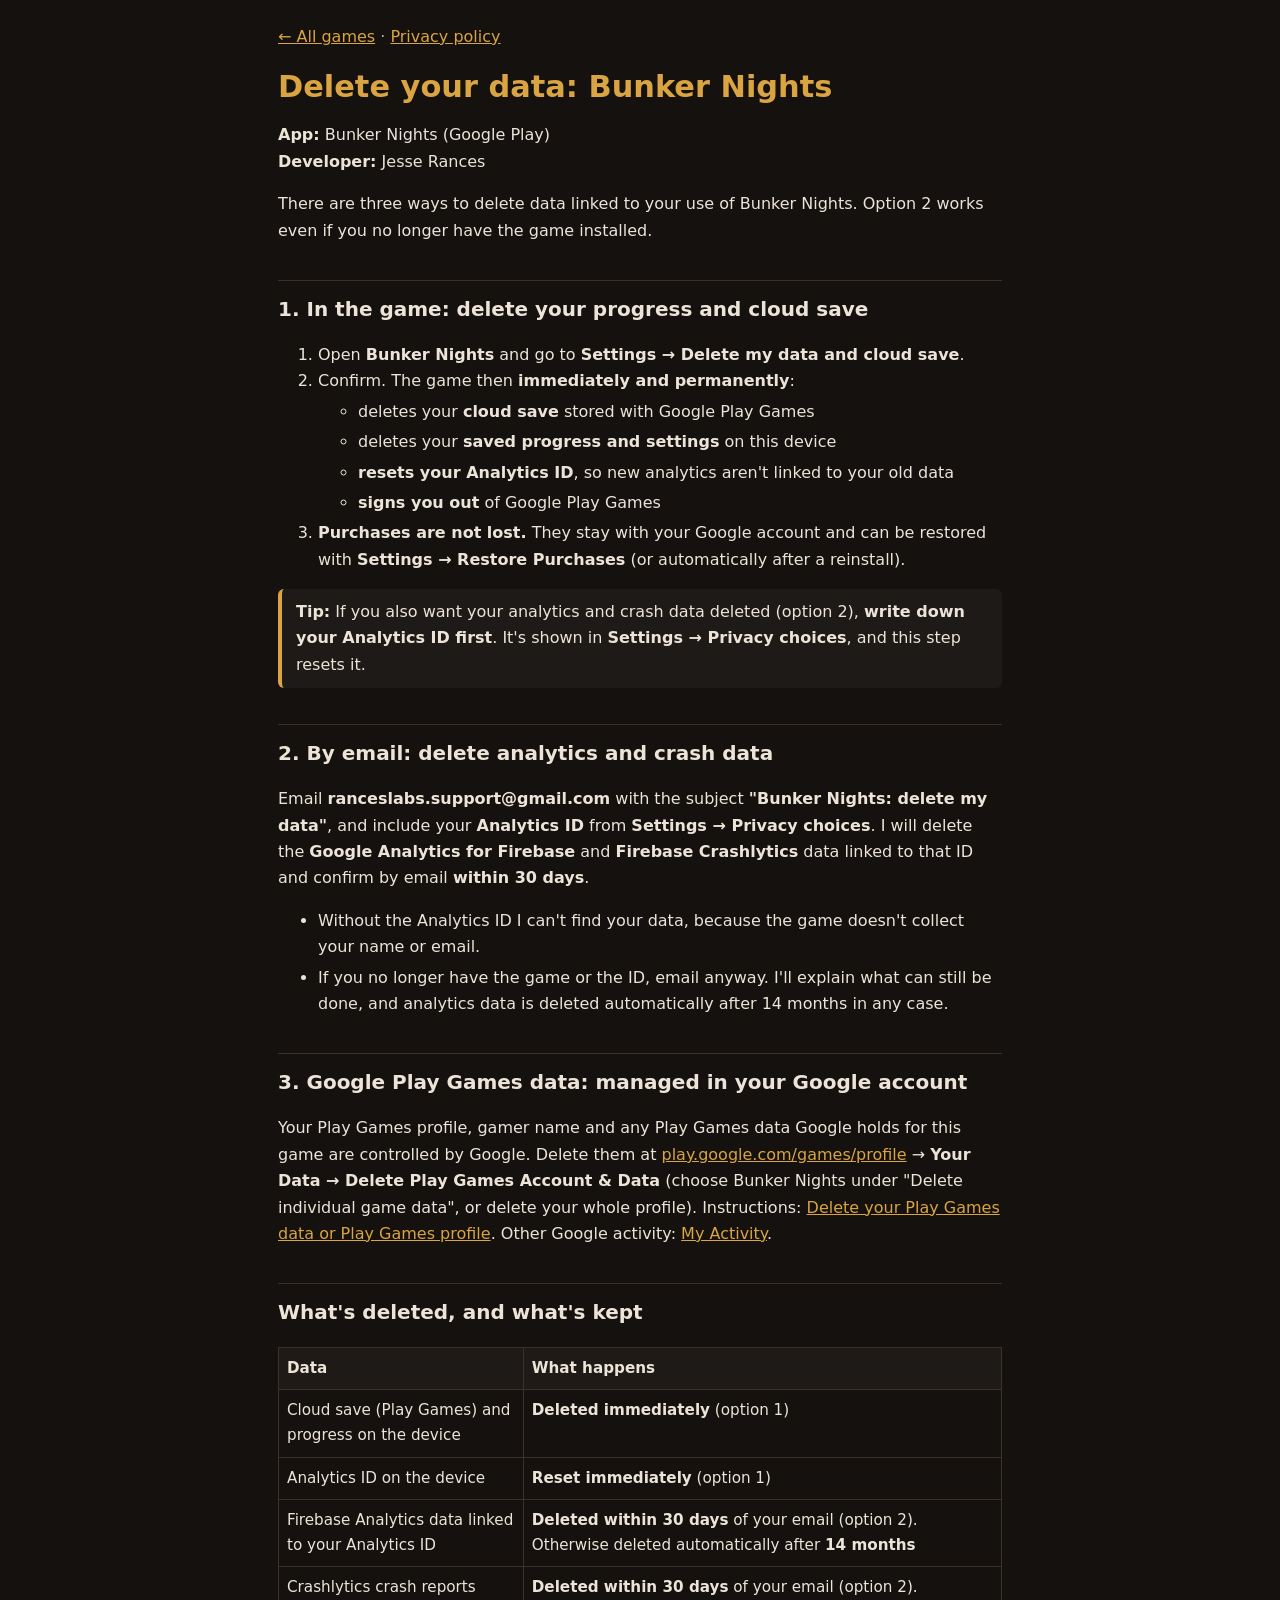
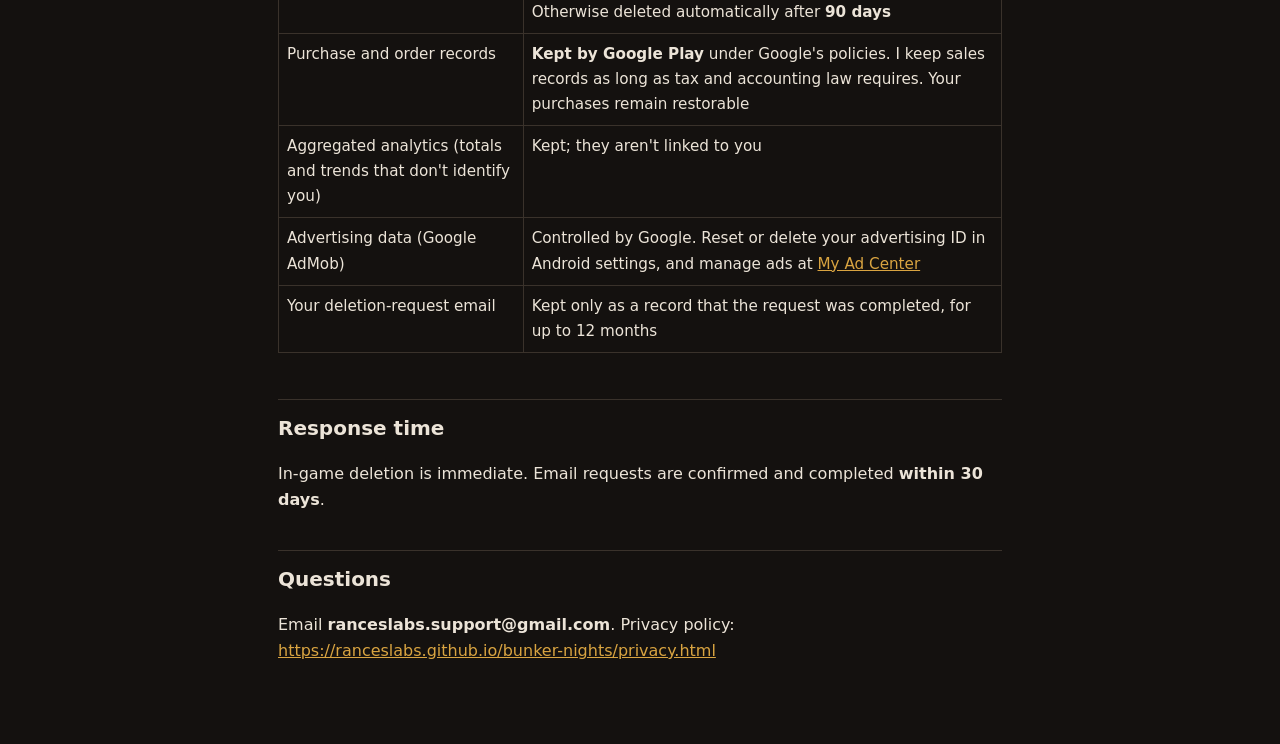
==== bunker-nights/delete-data.html @ 196af14c "Add Bunker Nights privacy and data-deletion pages; host https://ranceslabs.github.io" ====
<!DOCTYPE html>
<html lang="en">
<head>
<meta charset="utf-8">
<meta name="viewport" content="width=device-width, initial-scale=1">
<!--
  Bunker Nights: data deletion page. Publish at https://ranceslabs.github.io/bunker-nights/delete-data.html and enter that URL in Play Console → Data safety (if required).
  Filled values: app = Bunker Nights; developer = Jesse Rances (as shown on Google Play); contact = ranceslabs.support@gmail.com. Placeholders remaining: none. The <site> host was set to https://ranceslabs.github.io (planned; GitHub account not created yet).
  Must stay consistent with privacy-policy.md (14-month analytics retention, 90-day crash retention, 30-day response).
  Not lawyer-reviewed; have counsel review before publishing.
-->
<title>Delete your data – Bunker Nights</title>
<meta name="description" content="How to delete your Bunker Nights data: in-game deletion, email requests for analytics and crash data, and Google Play Games data.">
<link rel="stylesheet" href="../assets/style.css">
<style>
  table { width:100%; border-collapse:collapse; margin:10px 0; font-size:.95rem; }
  th, td { text-align:left; vertical-align:top; padding:8px; border:1px solid var(--line); }
  th { background: var(--card); }
  .table-wrap { overflow-x:auto; }
  blockquote { margin:14px 0; padding:10px 14px; background:var(--card); border-left:4px solid var(--accent); border-radius:6px; }
  blockquote p { margin:0; }
</style>
</head>
<body>
<main>
<p class="meta"><a href="../">&larr; All games</a> &middot; <a href="privacy.html">Privacy policy</a></p>

<h1>Delete your data: Bunker Nights</h1>
<p><strong>App:</strong> Bunker Nights (Google Play)<br />
<strong>Developer:</strong> Jesse Rances</p>
<p>There are three ways to delete data linked to your use of Bunker Nights. Option 2 works even if you no longer have the game installed.</p>
<h2 id="1-in-the-game-delete-your-progress-and-cloud-save">1. In the game: delete your progress and cloud save</h2>
<ol>
<li>Open <strong>Bunker Nights</strong> and go to <strong>Settings → Delete my data and cloud save</strong>.</li>
<li>Confirm. The game then <strong>immediately and permanently</strong>:<ul>
<li>deletes your <strong>cloud save</strong> stored with Google Play Games</li>
<li>deletes your <strong>saved progress and settings</strong> on this device</li>
<li><strong>resets your Analytics ID</strong>, so new analytics aren't linked to your old data</li>
<li><strong>signs you out</strong> of Google Play Games</li>
</ul>
</li>
<li><strong>Purchases are not lost.</strong> They stay with your Google account and can be restored with <strong>Settings → Restore Purchases</strong> (or automatically after a reinstall).</li>
</ol>
<blockquote>
<p><strong>Tip:</strong> If you also want your analytics and crash data deleted (option 2), <strong>write down your Analytics ID first</strong>. It's shown in <strong>Settings → Privacy choices</strong>, and this step resets it.</p>
</blockquote>
<h2 id="2-by-email-delete-analytics-and-crash-data">2. By email: delete analytics and crash data</h2>
<p>Email <strong>ranceslabs.support@gmail.com</strong> with the subject <strong>"Bunker Nights: delete my data"</strong>, and include your <strong>Analytics ID</strong> from <strong>Settings → Privacy choices</strong>. I will delete the <strong>Google Analytics for Firebase</strong> and <strong>Firebase Crashlytics</strong> data linked to that ID and confirm by email <strong>within 30 days</strong>.</p>
<ul>
<li>Without the Analytics ID I can't find your data, because the game doesn't collect your name or email.</li>
<li>If you no longer have the game or the ID, email anyway. I'll explain what can still be done, and analytics data is deleted automatically after 14 months in any case.</li>
</ul>
<h2 id="3-google-play-games-data-managed-in-your-google-account">3. Google Play Games data: managed in your Google account</h2>
<p>Your Play Games profile, gamer name and any Play Games data Google holds for this game are controlled by Google. Delete them at <a href="https://play.google.com/games/profile">play.google.com/games/profile</a> → <strong>Your Data → Delete Play Games Account &amp; Data</strong> (choose Bunker Nights under "Delete individual game data", or delete your whole profile). Instructions: <a href="https://support.google.com/googleplay/answer/9130646">Delete your Play Games data or Play Games profile</a>. Other Google activity: <a href="https://myactivity.google.com/">My Activity</a>.</p>
<h2 id="whats-deleted-and-whats-kept">What's deleted, and what's kept</h2>
<div class="table-wrap"><table>
<thead>
<tr>
<th>Data</th>
<th>What happens</th>
</tr>
</thead>
<tbody>
<tr>
<td>Cloud save (Play Games) and progress on the device</td>
<td><strong>Deleted immediately</strong> (option 1)</td>
</tr>
<tr>
<td>Analytics ID on the device</td>
<td><strong>Reset immediately</strong> (option 1)</td>
</tr>
<tr>
<td>Firebase Analytics data linked to your Analytics ID</td>
<td><strong>Deleted within 30 days</strong> of your email (option 2). Otherwise deleted automatically after <strong>14 months</strong></td>
</tr>
<tr>
<td>Crashlytics crash reports</td>
<td><strong>Deleted within 30 days</strong> of your email (option 2). Otherwise deleted automatically after <strong>90 days</strong></td>
</tr>
<tr>
<td>Purchase and order records</td>
<td><strong>Kept by Google Play</strong> under Google's policies. I keep sales records as long as tax and accounting law requires. Your purchases remain restorable</td>
</tr>
<tr>
<td>Aggregated analytics (totals and trends that don't identify you)</td>
<td>Kept; they aren't linked to you</td>
</tr>
<tr>
<td>Advertising data (Google AdMob)</td>
<td>Controlled by Google. Reset or delete your advertising ID in Android settings, and manage ads at <a href="https://myadcenter.google.com/">My Ad Center</a></td>
</tr>
<tr>
<td>Your deletion-request email</td>
<td>Kept only as a record that the request was completed, for up to 12 months</td>
</tr>
</tbody>
</table></div>
<h2 id="response-time">Response time</h2>
<p>In-game deletion is immediate. Email requests are confirmed and completed <strong>within 30 days</strong>.</p>
<h2 id="questions">Questions</h2>
<p>Email <strong>ranceslabs.support@gmail.com</strong>. Privacy policy: <a href="privacy.html">https://ranceslabs.github.io/bunker-nights/privacy.html</a></p>
</main>
</body>
</html>
---- assets/style.css ----
/* Shared styles: dark background, brass accents. No external fonts or scripts. */
:root { --bg:#14110f; --card:#1e1a17; --text:#ece4d8; --dim:#b8ab98; --accent:#d9a441; --line:#3a322b; }
* { box-sizing: border-box; }
html { -webkit-text-size-adjust: 100%; }
body { margin:0; background:var(--bg); color:var(--text); font:16px/1.65 system-ui,-apple-system,"Segoe UI",Roboto,"Helvetica Neue",Arial,sans-serif; }
main { max-width: 760px; margin: 0 auto; padding: 24px 18px 64px; }
h1 { font-size: 1.9rem; line-height:1.25; margin: 8px 0 4px; color: var(--accent); }
h2 { font-size: 1.25rem; margin: 36px 0 8px; padding-top: 12px; border-top: 1px solid var(--line); }
h3 { font-size: 1.05rem; margin: 22px 0 6px; }
a { color: var(--accent); word-break: break-word; }
.meta { color: var(--dim); margin: 0 0 18px; }
.summary { background: var(--card); border: 1px solid var(--line); border-left: 4px solid var(--accent); border-radius: 8px; padding: 14px 16px; }
.summary ul { margin: 6px 0 0; padding-left: 20px; }
.games { list-style: none; padding: 0; margin: 18px 0 0; display: grid; gap: 14px; }
.game { background: var(--card); border: 1px solid var(--line); border-radius: 10px; padding: 16px 18px; }
.game h2 { border: 0; margin: 0 0 4px; padding: 0; font-size: 1.2rem; }
.game p { margin: 4px 0 10px; color: var(--dim); }
.links { display: flex; flex-wrap: wrap; gap: 10px; }
.links a { display: inline-block; padding: 10px 14px; min-height: 44px; border: 1px solid var(--accent); border-radius: 8px; text-decoration: none; }
.links a:hover, .links a:focus { background: var(--accent); color: var(--bg); }
.soon { display: inline-block; padding: 4px 10px; border: 1px dashed var(--line); border-radius: 999px; color: var(--dim); font-size: .9rem; }
ol.steps li, ul li { margin: 4px 0; }
footer { margin-top: 48px; color: var(--dim); font-size: .9rem; border-top: 1px solid var(--line); padding-top: 14px; }
@media (max-width: 560px) { h1 { font-size: 1.6rem; } }
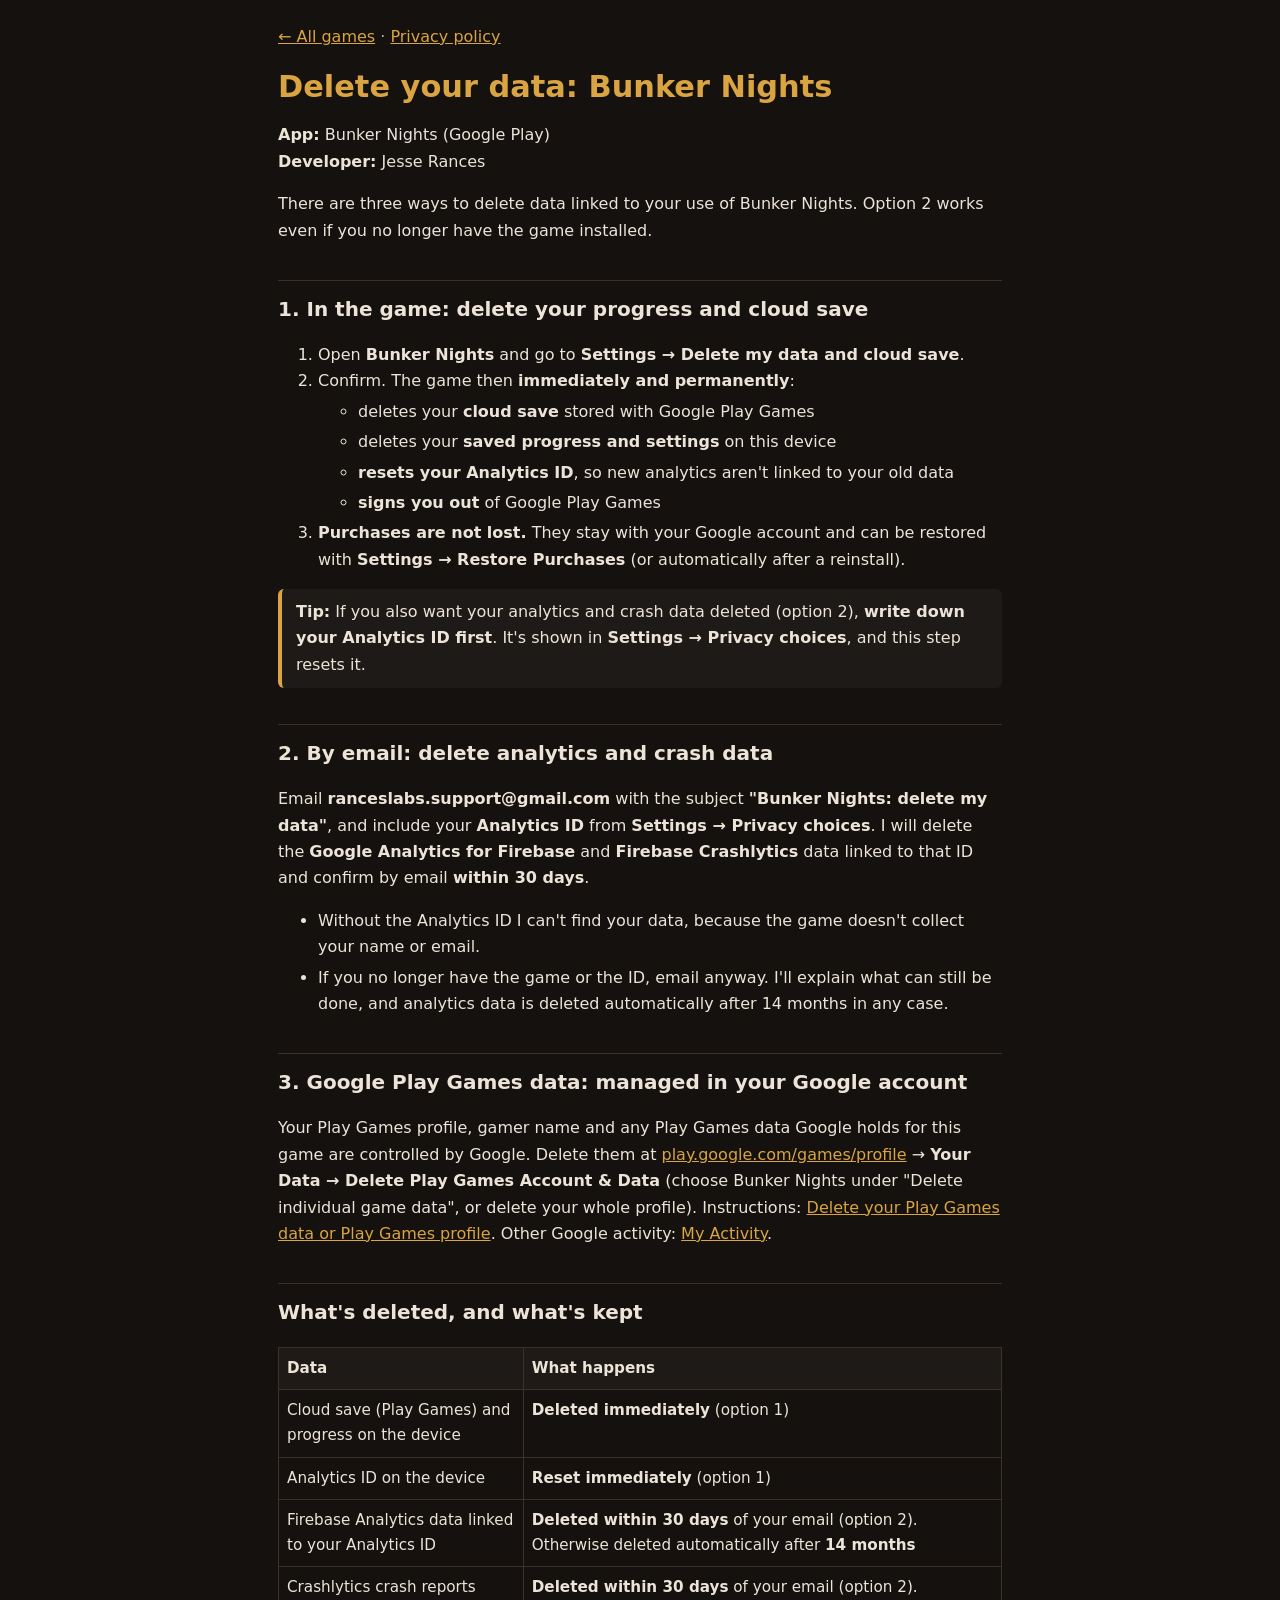
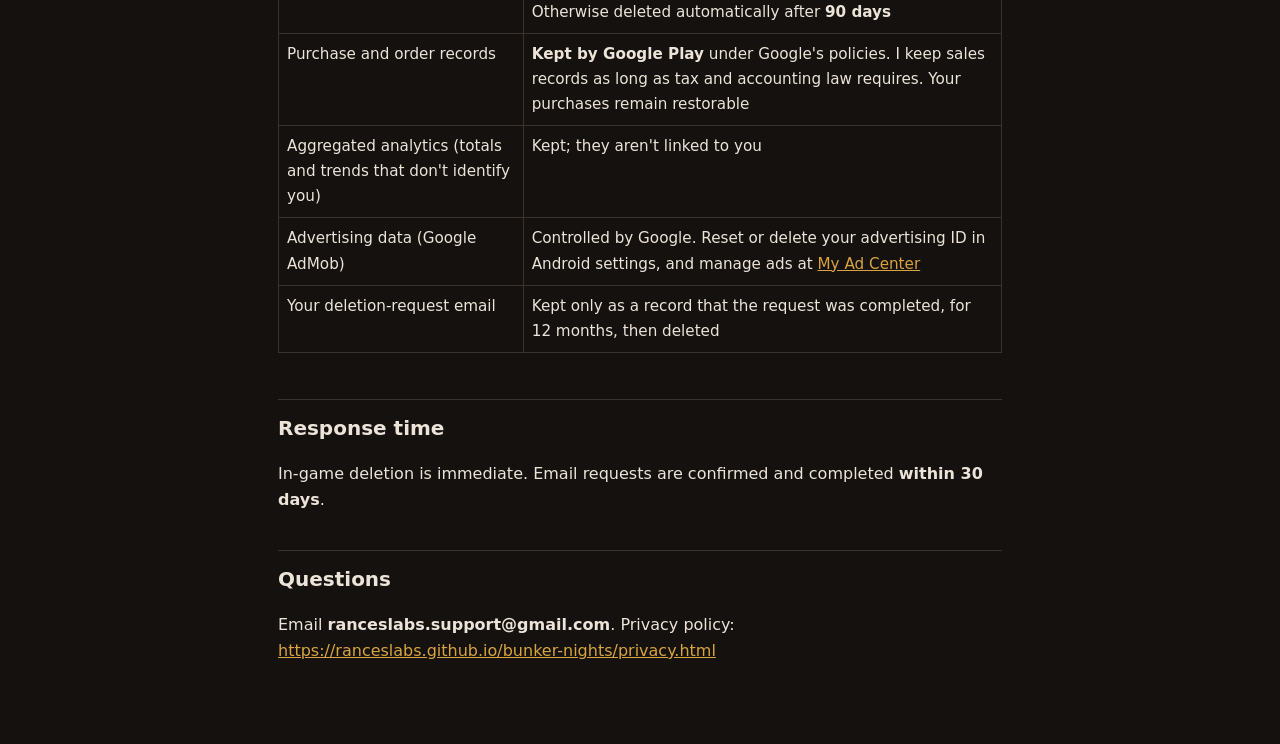
==== commit 827c24f3: "Bunker Nights: re-sync privacy and deletion pages with game4-legal/site (email retention: 12 months," ====
--- a/bunker-nights/delete-data.html
+++ b/bunker-nights/delete-data.html
@@ -4,8 +4,8 @@
 <meta charset="utf-8">
 <meta name="viewport" content="width=device-width, initial-scale=1">
 <!--
-  Bunker Nights: data deletion page. Publish at https://ranceslabs.github.io/bunker-nights/delete-data.html and enter that URL in Play Console → Data safety (if required).
-  Filled values: app = Bunker Nights; developer = Jesse Rances (as shown on Google Play); contact = ranceslabs.support@gmail.com. Placeholders remaining: none. The <site> host was set to https://ranceslabs.github.io (planned; GitHub account not created yet).
+  Bunker Nights: data deletion page. Published at https://ranceslabs.github.io/bunker-nights/delete-data.html (live (verified 2026-10-23 11:20 AM ET)) and enter that URL in Play Console → Data safety (if required).
+  Filled values: app = Bunker Nights; developer = Jesse Rances (as shown on Google Play); contact = ranceslabs.support@gmail.com. No placeholders remain. URLs set by the Chief Game Designer; live (verified 2026-10-23 11:20 AM ET) (not live until Jesse creates the GitHub account and the support Gmail).
   Must stay consistent with privacy-policy.md (14-month analytics retention, 90-day crash retention, 30-day response).
   Not lawyer-reviewed; have counsel review before publishing.
 -->
@@ -91,7 +91,7 @@
 </tr>
 <tr>
 <td>Your deletion-request email</td>
-<td>Kept only as a record that the request was completed, for up to 12 months</td>
+<td>Kept only as a record that the request was completed, for 12 months, then deleted</td>
 </tr>
 </tbody>
 </table></div>
